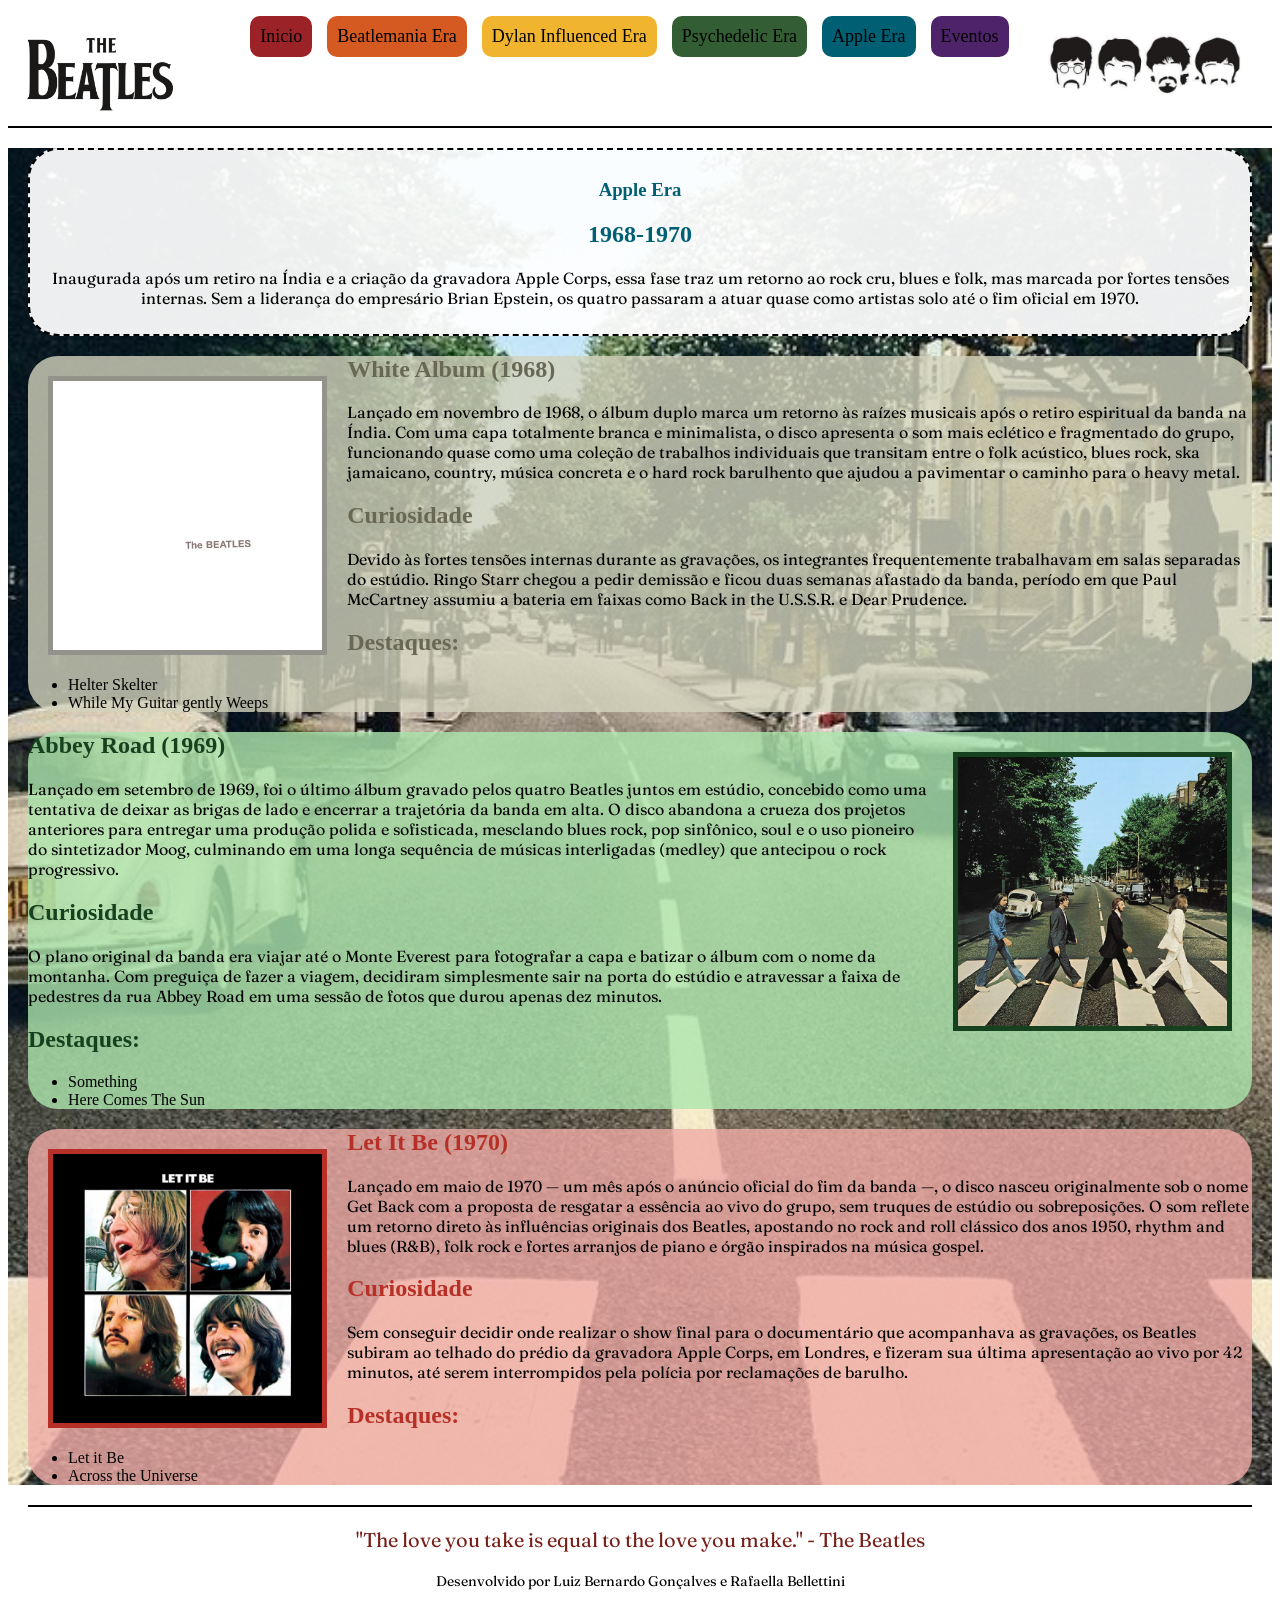
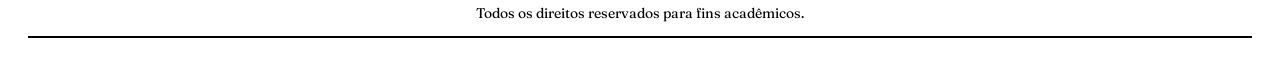
==== apple.html @ ea50b90a "formatando os títulos das eras" ====
<!DOCTYPE html>
<html lang = "pt-br">
<head>
    <meta charset="UTF-8">
    <title>The Beatles-apple Era</title>
    <link rel="stylesheet" type="text/css" href="estilos.css">
</head>
<body>
    <header id="cabecalho">
        <figure class="logo">
        <img src="imagens/beatles logo.png" alt="logo" width="27%">
        </figure>
        <figure class="logo2">
            <img src="imagens/carabeatles.jpeg" alt="logo2" width="100%">
        </figure>
        <nav class="abas">
            <ul>
		       <li class="index"> <a href="index.html">Inicio</a></li>
			    <li class="beatlemania"> <a href="beatlemania.html">Beatlemania Era</a></li>
			    <li class="dylan"> <a href="dylan.html">Dylan Influenced Era</a></li>
			    <li class="psy"> <a href="psychedelic.html">Psychedelic Era</a></li>
			    <li class="apple"> <a href="apple.html">Apple Era</a></li>
                <li class="eventos"><a href="eventos.html">Eventos</a></li>
		    </ul>
        </nav>
        
    </header>
    <article id="conteudo">
        <section class="titulo">
            <hgroup class="apple">
            <h1>Apple Era</h1>
            <h2>1968-1970</h2>
            </hgroup>
            <p>Inaugurada após um retiro na Índia e a criação da gravadora Apple Corps, essa fase traz um retorno ao rock cru, blues e folk, mas marcada por fortes tensões internas. Sem a liderança do empresário Brian Epstein, os quatro passaram a atuar quase como artistas solo até o fim oficial em 1970.</p>
        </section>
        <div class="white">
            <div class="vinil">
            <img class="white" src="imagens/white.png" width="27%">
            <img class="disco" src="imagens/whitedisc.png">
            </div>
            <div class="textowhite">
            <h1><a href="https://open.spotify.com/intl-pt/album/1klALx0u4AavZNEvC4LrTL?si=0f9911e908c54f1e" target="_blank"> White Album (1968)</a></h1>
            <p>Lançado em novembro de 1968, o álbum duplo marca um retorno às raízes musicais após o retiro espiritual da banda na Índia. Com uma capa totalmente branca e minimalista, o disco apresenta o som mais eclético e fragmentado do grupo, funcionando quase como uma coleção de trabalhos individuais que transitam entre o folk acústico, blues rock, ska jamaicano, country, música concreta e o hard rock barulhento que ajudou a pavimentar o caminho para o heavy metal.</p>
            <h2>Curiosidade</h2>
            <p>Devido às fortes tensões internas durante as gravações, os integrantes frequentemente trabalhavam em salas separadas do estúdio. Ringo Starr chegou a pedir demissão e ficou duas semanas afastado da banda, período em que Paul McCartney assumiu a bateria em faixas como Back in the U.S.S.R. e Dear Prudence.</p>
            <h2>Destaques:</h2>
            <ul type="disc">
                <li>Helter Skelter</li>
                <li>While My Guitar gently Weeps</li>
            </ul>
        </div>
        </div>
            <div class="abbey">
            <div class="vinil1">     
                 <img class="abbey" src="imagens/abbey.jpg" width="27%">
                 <img class="disco" src="imagens/abbeydisc.png">
             </div>
                <div class="textoabbey">
                 <h1><a href="https://open.spotify.com/intl-pt/album/0ETFjACtuP2ADo6LFhL6HN?si=cab36244267a47da" target="_blank"> Abbey Road (1969)</a></h1>
                 <p>Lançado em setembro de 1969, foi o último álbum gravado pelos quatro Beatles juntos em estúdio, concebido como uma tentativa de deixar as brigas de lado e encerrar a trajetória da banda em alta. O disco abandona a crueza dos projetos anteriores para entregar uma produção polida e sofisticada, mesclando blues rock, pop sinfônico, soul e o uso pioneiro do sintetizador Moog, culminando em uma longa sequência de músicas interligadas (medley) que antecipou o rock progressivo.</p>
                 <h2>Curiosidade</h2>
                    <p>O plano original da banda era viajar até o Monte Everest para fotografar a capa e batizar o álbum com o nome da montanha. Com preguiça de fazer a viagem, decidiram simplesmente sair na porta do estúdio e atravessar a faixa de pedestres da rua Abbey Road em uma sessão de fotos que durou apenas dez minutos.</p>
                 <h2>Destaques:</h2>
                    <ul type="disc">
                   <li>Something</li>
                    <li>Here Comes The Sun</li>
                    </ul>
                </div>
             </div>
        <div class="let">
            <div class="vinil">      
                <img class="itbe" src="imagens/letitbe.jpg" width="27%">
                <img class="disco" src="imagens/letitbedisc.png">
            </div>
            <div class="textolet">
            <h1><a href="https://open.spotify.com/intl-pt/album/0jTGHV5xqHPvEcwL8f6YU5?si=vYOB8EN7TLqBNIKiTmaLng" target="_blank"> Let It Be (1970)</a></h1>
            <p>Lançado em maio de 1970 — um mês após o anúncio oficial do fim da banda —, o disco nasceu originalmente sob o nome Get Back com a proposta de resgatar a essência ao vivo do grupo, sem truques de estúdio ou sobreposições. O som reflete um retorno direto às influências originais dos Beatles, apostando no rock and roll clássico dos anos 1950, rhythm and blues (R&B), folk rock e fortes arranjos de piano e órgão inspirados na música gospel.</p>
            <h2>Curiosidade</h2>
            <p>Sem conseguir decidir onde realizar o show final para o documentário que acompanhava as gravações, os Beatles subiram ao telhado do prédio da gravadora Apple Corps, em Londres, e fizeram sua última apresentação ao vivo por 42 minutos, até serem interrompidos pela polícia por reclamações de barulho.</p>
            <h2>Destaques:</h2>
            <ul type="disc">
                <li>Let it Be</li>
                <li>Across the Universe</li>
            </ul>
        </div>
        </div>

    </article>
    <footer id="rodape">
        <p class="citacao">"The love you take is equal to the love you make." - The Beatles</p>
        <p>Desenvolvido por Luiz Bernardo Gonçalves e Rafaella Bellettini</p>
        <p>Todos os direitos reservados para fins acadêmicos.</p>
    </footer>
</body>
</html>
---- estilos.css ----
@charset "UTF-8";
@import url('https://fonts.googleapis.com/css2?family=Fraunces:ital,opsz,wght@0,9..144,100..900;1,9..144,100..900&display=swap');
/*Cabeçalho*/
figure.logo {
    position: absolute;
    left: -240px;
}

header#cabecalho{
    text-align: center;
    width: 100%;
}
figure.logo2{
    position: absolute;
    right: -5px;
    display: inline-block;
    width: 200px;
    height: 50px;
}
header {
    height: 110px;
    border-bottom: 2px solid black;
}
/*lista*/
nav.abas ul{
    display: flex;
    justify-content: center;
    align-items: center;
    gap: 15px;
    list-style: none;
    width: 92%;

}
nav.abas li{
    text-decoration: uppercase;
    border-radius:10px; /*Deixei apenas para caso queiramos trocar*/
    font-size: large;
    border-radius: 2px solid;
    padding: 10px;
}
nav.abas a{
    color: black;
    text-decoration: none;
    display: inline-block;
    text-align: center;
}
li.index{
    background-color: #9b2226;
}
li.beatlemania{
    background-color: #d55a21;
}
li.psy{
    background-color: #335d33;
}
li.dylan{
    background-color: #f1b42f;
}
li.apple{
    background-color: #005f73;
}
li.eventos{
    background-color: #4f236a;
}
/*formatação dos titulos*/
section.titulos {
    width: 100%;
    text-align: center ;
    font-size: 20pt;
}

/*Conteúdo*/
article#conteudo{
    background-image: url("imagens/ruadoscaras.jpg");
    background-size: cover;
    background-position: center;
    background-repeat: no-repeat;
    min-width: 100%;
    }

/*fomrmatação das fotos*/
div.conteudo{
    display: flex;
    align-items: center;
    gap: 30px;
   /* padding: 20px;
    margin: 20px;*/
    border-radius: 30px;
    border: 5px solid #f1b42f ;
    background-color: #ffffff80;
    
}

div.conteudoinvertido{
    display: flex;
    flex-direction: row-reverse;
   /* margin-left: auto;*/
  /*  margin-right: 20px;*/
   border: 5px solid #005f73;
   border-radius: 30px;
   margin: 10px;
   background-color: #ffffff80;
    
}
/*formatação da caixa*/
div.caixa{
    position: relative;
    width: 290px;
    height: 240px;
    min-width: 290px;
    margin: 20px;
    padding: 20px;
}

div.caixa img{
    width: 90%;
    height: auto;
    max-width: 90%;
    position: absolute;
    top: 50%;
    left: 50%;
    transform: translate(-50%, -50%);
    transition: opacity 0.5s ease;
    border: 5px solid #9b2226;
}
div.caixa img.imagem1{
    opacity: 1;
    
}
div.caixa img.imagem2{
    opacity: 0;    
}
div.caixa:hover .imagem1 {
    opacity: 0;
}

div.caixa:hover .imagem2 {
    opacity: 1;
}
/*textos inicio*/
div.textos{
    gap: 30px;
    text-align: center;
}

/*Formatação sections das eras*/
section.titulo {
    flex: 1;
    background-color: #ffffffed;
    border-radius: 30px;
    margin: 20px;
    height : auto;
    min-width: 0;
    text-align: center;
    padding: 10px;
    margin: 20px;
    border: #000000 dashed 2px;
}

.beatlemania{
 color: #d55a21; 
}

.dylan{
color: #f1b42f;
}

.psychedelic{
    color: #335d33;
}

.apple{
    color:#005f73 ;
}
/*Beatlemania era*/
p {
    font-family:    'Fraunces';
}

div.pleasepleaseme {
    flex: 1;
    background-color: #fefeb1cc;
    border-radius: 30px;
    margin: 20px;
    height : auto;
    min-width: 0;
}
div.pleasepleaseme img{
    display:flex;
    width:20%;
    float:left;
    margin: 20px;
   /* border: solid 5px #FBE707;*/
}
/*formatção disco*/
div.vinil img.disco{
    opacity: 0;
    position: absolute;
    transition: transform 1s ease, opacity 1s ease;
}
div.vinil img.disco:hover{
    transform: rotate(360deg);
    opacity: 1;
}
div.vinil img.please{
    opacity: 1;
    transition: opacity 1s ease;
    border: solid 5px #cdbc00;
}
div.vinil:hover img.please{
    opacity: 0;
}
div.textoplease h1{
text-align: left;
color:  #ebd702;
font-family: georgia;

}
div.textoplease a{
    color:  #FBE707;
   text-decoration: none;
}

div.textoplease a:hover{
    color:  #FBE707;
   text-decoration: underline;
}


div.textoplease h2{
 color:  #FBE707;
font-family: georgia;  
}
ul{
    font-family:verdana;
}

div.withthebeatles {
    flex: 1;
    height: auto;
    min-width: 0;
    background-color: #ffffffcc;
    border-radius: 30px;
    margin: 20px;
}
div.withthebeatles img{
    display:flex;
    width:20%;
    float:right;
    margin: 20px;
    /*border: solid 5px #000000;*/
}
div.textowith a{
    color:  #000000;
   text-decoration: none;
}

div.textowith a:hover{
    color:  #000000;
   text-decoration: underline;
}

/*formatação do disco*/
div.vinil1 img.disco{
    opacity: 0;
    position: absolute;
    left: 980px;
    transition: transform 1s ease, opacity 1s ease;
    
}
div.vinil1 img.disco:hover{
    transform: rotate(360deg);
    opacity: 1;
}
div.vinil1 img.with{
    opacity: 1;
    transition: opacity 1s ease;
    border: solid 5px  #2a417c;
}
div.vinil1:hover img.with{
    opacity: 0;
}

div.aharddaysnight {
    flex: 1;
    background-color: #b2c8ffcc;
    height: auto;
    min-width: 0;
    border-radius: 30px;
    margin: 20px;
}
div.aharddaysnight img{
    display:flex;
    width:20%;
    float:left;
    margin: 20px;
   /* border: solid 5px #2a417c;*/
}
/*formatção disco*/

div.vinil img.hard{
    opacity: 1;
    transition: opacity 1s ease;
    border: solid 5px #2a417c;
}
div.vinil:hover img.hard{
    opacity: 0;
}
div.textohard h1{
text-align: left;
color:  #2a417c;
font-family: georgia;
}

div.textohard h2{
 color: #2a417c;
font-family: georgia;   
}
div.textohard a{
    color:  #2a417c;
   text-decoration: none;
}

div.textohard a:hover{
    color:  #2a417c;
   text-decoration: underline;
}

/*Dylan Era*/

div.beatlesforsale {
    flex: 1;
    background-color: #e0feb9cc;
    height: auto;
    min-width: 0;
    border-radius: 30px;
    margin: 20px;
}
div.beatlesforsale img{
    display:flex;
    width:23%;
    float:right;
    margin: 20px;
   
}
/*formatação do disco*/

div.vinil1 img.forsale{
    opacity: 1;
    transition: opacity 1s ease;
    border: solid 5px #4c8200cc;
}
div.vinil1:hover img.forsale{
    opacity: 0;
}
div.textosale h1{
text-align: left;
color:  #4c8200 ;
font-family: georgia;
}

div.textosale h2{
 color:   #4c8200;
font-family: georgia;   
}

.textosale a{
    color:  #4c8200;
   text-decoration: none;
}

.textosale a:hover{
    color:  #4c8200;
   text-decoration: underline;
}

div.help {
    flex: 1;
    background-color: #d4eaffcc;
    height: auto;
    min-width: 0;
    border-radius: 30px;
    margin: 20px;
}
div.help img{
    display:flex;
    width:22%;
    float:left;
    margin: 20px;
   
}
/*formatção disco*/

div.vinil img.hp{
    opacity: 1;
    transition: opacity 1s ease;
     border: solid 5px #474632;
}
div.vinil:hover img.hp{
    opacity: 0;
}
div.textohelp h1{
text-align: left;
color:  #0c4981 ;
font-family: georgia;
}

div.textohelp h2{
 color:   #0c4981;
font-family: georgia;   
}
div.textohelp a{
    color:  #0c4981;
   text-decoration: none;
}

div.textohelp a:hover{
    color:  #0c4981;
   text-decoration: underline;
}


div.rubbersoul {
    flex: 1;
    background-color: #fcd9b4cc;
    height: auto;
    min-width: 0;
    border-radius: 30px;
    margin: 20px;
}
div.rubbersoul img{
    display:flex;
    width:21%;
    float:right;
    margin: 20px;
    ;
}
/*formatação disco*/
div.vinil1 img.rubber{
    opacity: 1;
    transition: opacity 1s ease;
    border: solid 5px #c75a1a;
}
div.vinil1:hover img.rubber{
    opacity: 0;
}
div.textorubber h1{
text-align: left;
color:  #c75a1a ;
font-family: georgia;
}

div.textorubber h2{
 color:   #c75a1a;
font-family: georgia;   
}
div.textorubber a{
    color:  #c75a1a;
   text-decoration: none;
}

div.textorubber a:hover{
    color:  #c75a1a;
   text-decoration: underline;
}


/*formatação do psychedelic*/


div.revolver {
    flex: 1;
    background-color: #e6e6c0cc;
    height: auto;
    min-width: 0;
    border-radius: 30px;
    margin: 20px;
    
}
div.revolver img{
    display:flex;
    width:24%;
    float:left;
    margin: 20px;
}
div.revolver a{
    color:  #000000;
   text-decoration: none;
}

div.textorevolver a:hover{
    color:  #000000;
   text-decoration: underline;
}
/*formatção disco*/

div.vinil img.revolver{
    opacity: 1;
    transition: opacity 1s ease;
    border: solid 5px #7b706a;
}
div.vinil:hover img.revolver{
    opacity: 0;
}
div.textorevolver h1{
text-align: left;
color:  #363426;
font-family: georgia;
}

div.textorevolver h2{
 color:  #454433;
font-family: georgia;   
}

div.magical {
    flex: 1;
    background-color: #bdf0ffcc;
    height: auto;
    min-width: 0;
    border-radius: 30px;
    margin: 20px;
    }
div.magical img{
    display:flex;
    width:20%;
    float:left;
    margin: 20px;
   
}
/*formatação disco*/
div.vinil1 img.magical{
    opacity: 1;
    transition: opacity 1s ease;
    border: solid 5px #0559de;
}
div.vinil1:hover img.magical{
    opacity: 0;
}
div.textomagical h1{
text-align: left;
color:  #0559de;
font-family: georgia;
}

div.textomagical h2{
 color: #0559de;
font-family: georgia;   
}

div.textomagical a{
    color:  #0559de;
   text-decoration: none;
}

div.textomagical a:hover{
    color:  #0559de;
   text-decoration: underline;
}
div.sgt {
    flex: 1;
    background-color: #fec4c5cc;
    height: auto;
    min-width: 0;
    border-radius: 30px;
    margin: 20px;
}
div.sgt img{
    display:flex;
    width:22%;
    float:right;
    margin: 20px;
    
}
/*formatação disco*/
div.vinil img.sgt{
    opacity: 1;
    transition: opacity 1s ease;
    border: solid 5px #cb1b1f;
}
div.vinil:hover img.sgt{
    opacity: 0;
}
div.textosgt h1{
text-align: left;
color: #cb1b1f;
font-family: georgia;
}

div.textosgt h2{
 color:  #cb1b1f;
font-family: georgia;   
}

div.textosgt a{
    color:  #cb1b1f;
   text-decoration: none;
}

div.textosgt a:hover{
    color:  #cb1b1f;
   text-decoration: underline;
}

/*Apple Era*/

div.white {
    flex: 1;
    background-color: #d4d4bdcc;
    height: auto;
    min-width: 0;
    border-radius: 30px;
    margin: 20px;
}
div.white img{
    display:flex;
    width:22%;
    float:left;
    margin: 20px;
    
}
/*formatação do disco*/
div.vinil img.white{
    opacity: 1;
    transition: opacity 1s ease;
    border: solid 5px #93938c;
}
div.vinil:hover img.white{
    opacity: 0;
}

div.textowhite h1{
text-align: left;
color:  #4e4c3d;
font-family: georgia;
}

div.textowhite h2{
 color:  #696854;
font-family: georgia;   
}
div.textowhite a{
    color:  #696854;
   text-decoration: none;
}

div.textowhite a:hover{
    color:  #696854;
   text-decoration: underline;
}

div.abbey {
    flex: 1;
    background-color: #ade7aecc;
    height: auto;
    min-width: 0;
    border-radius: 30px;
    margin: 20px;
}
div.abbey img{
    display:flex;
    width:22%;
    float:right;
    margin: 20px;
    
}
/*formataçao disco*/
div.vinil1 img.abbey{
    opacity: 1;
    transition: opacity 1s ease;
    border: solid 5px #16411e
}
div.vinil1:hover img.abbey{
    opacity: 0;
}
div.textoabbey h1{
text-align: left;
color:  #16411e;
font-family: georgia;
}

div.textoabbey h2{
 color:  #16411e;
font-family: georgia;   
}

div.textoabbey a{
    color:  #16411e;
   text-decoration: none;
}

div.textoabbey a:hover{
    color:  #16411e;
   text-decoration: underline;
}

div.let {
    flex: 1;
    background-color: #f0aca7cc;
    height: auto;
    min-width: 0;
    border-radius: 30px;
    margin: 20px;
}
div.let img{
    display:flex;
    width:22%;
    float:left;
    margin: 20px;
    
}
/*formataçao disco*/
div.vinil img.itbe{
    opacity: 1;
    transition: opacity 1s ease;
    border: solid 5px #b63027;
}
div.vinil:hover img.itbe{
    opacity: 0;
}

div.textolet h1{
text-align: left;
color:  #b63027;
font-family: georgia;
}

div.textolet h2{
 color:  #b63027;
font-family: georgia;   
}

div.textolet a{
    color:  #b63027;
   text-decoration: none;
}

div.textolet a:hover{
    color:  #b63027;
   text-decoration: underline;
}
/*formatação eventos*/
div.video{
    align-items: center;
}
div.textovideo h1{
    text-align: right;
}
/*formatação do rodapé*/
footer{
    border-bottom: 2px solid black;
    border-top: 2px solid black;
    margin: 20px;
    text-align: center;
    font-size: 14px;
}

p.citacao{
    color:#781f19 ;
    font-size: 20px;
}
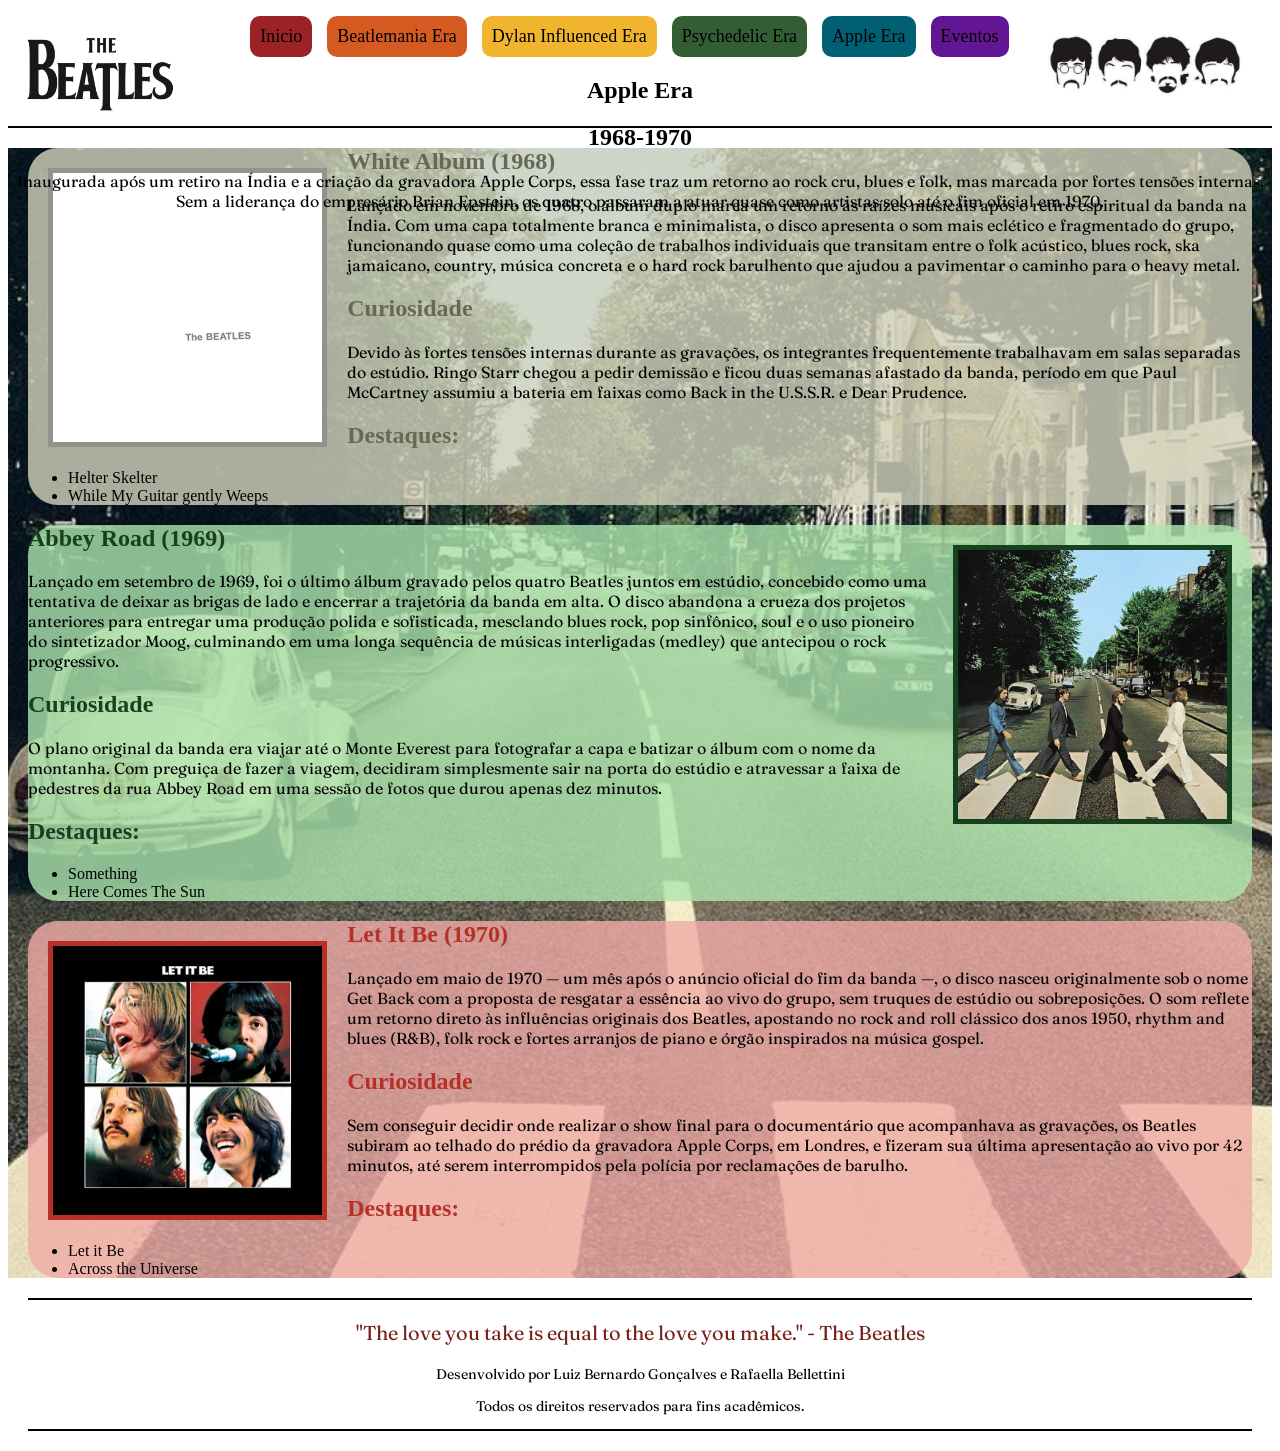
==== commit 0d27a84e: "Merge branch 'main' of https://github.com/rafabellet/The-Beatles-informativo" ====
--- a/apple.html
+++ b/apple.html
@@ -23,16 +23,13 @@
                 <li class="eventos"><a href="eventos.html">Eventos</a></li>
 		    </ul>
         </nav>
-        
+        <section class="informacoes">
+            <h1>Apple Era</h1>
+            <h2>1968-1970</h2>
+            <p>Inaugurada após um retiro na Índia e a criação da gravadora Apple Corps, essa fase traz um retorno ao rock cru, blues e folk, mas marcada por fortes tensões internas. Sem a liderança do empresário Brian Epstein, os quatro passaram a atuar quase como artistas solo até o fim oficial em 1970.</p>
+        </section>
     </header>
     <article id="conteudo">
-        <section class="titulo">
-            <hgroup class="apple">
-            <h1>Apple Era</h1>
-            <h2>1968-1970</h2>
-            </hgroup>
-            <p>Inaugurada após um retiro na Índia e a criação da gravadora Apple Corps, essa fase traz um retorno ao rock cru, blues e folk, mas marcada por fortes tensões internas. Sem a liderança do empresário Brian Epstein, os quatro passaram a atuar quase como artistas solo até o fim oficial em 1970.</p>
-        </section>
         <div class="white">
             <div class="vinil">
             <img class="white" src="imagens/white.png" width="27%">
--- a/estilos.css
+++ b/estilos.css
@@ -60,7 +60,7 @@
     background-color: #005f73;
 }
 li.eventos{
-    background-color: #4f236a;
+    background-color: #631693;
 }
 /*formatação dos titulos*/
 section.titulos {
@@ -143,35 +143,7 @@
     text-align: center;
 }
 
-/*Formatação sections das eras*/
-section.titulo {
-    flex: 1;
-    background-color: #ffffffed;
-    border-radius: 30px;
-    margin: 20px;
-    height : auto;
-    min-width: 0;
-    text-align: center;
-    padding: 10px;
-    margin: 20px;
-    border: #000000 dashed 2px;
-}
-
-.beatlemania{
- color: #d55a21; 
-}
-
-.dylan{
-color: #f1b42f;
-}
-
-.psychedelic{
-    color: #335d33;
-}
-
-.apple{
-    color:#005f73 ;
-}
+
 /*Beatlemania era*/
 p {
     font-family:    'Fraunces';
@@ -740,11 +712,27 @@
    text-decoration: underline;
 }
 /*formatação eventos*/
+div.video iframe{
+  margin: 20px;
+}
+div.textovideo {
+    text-align: center;
+}
 div.video{
-    align-items: center;
-}
-div.textovideo h1{
-    text-align: right;
+    display: flex;
+}
+div.video2 iframe{
+  margin: 20px;
+  float: left;
+}
+div.textovideo2 {
+    text-align: center;
+}
+div.video2{
+    display: flex;
+    flex-direction: row-reverse;
+    align-items: flex-start;
+    gap: 20px;
 }
 /*formatação do rodapé*/
 footer{
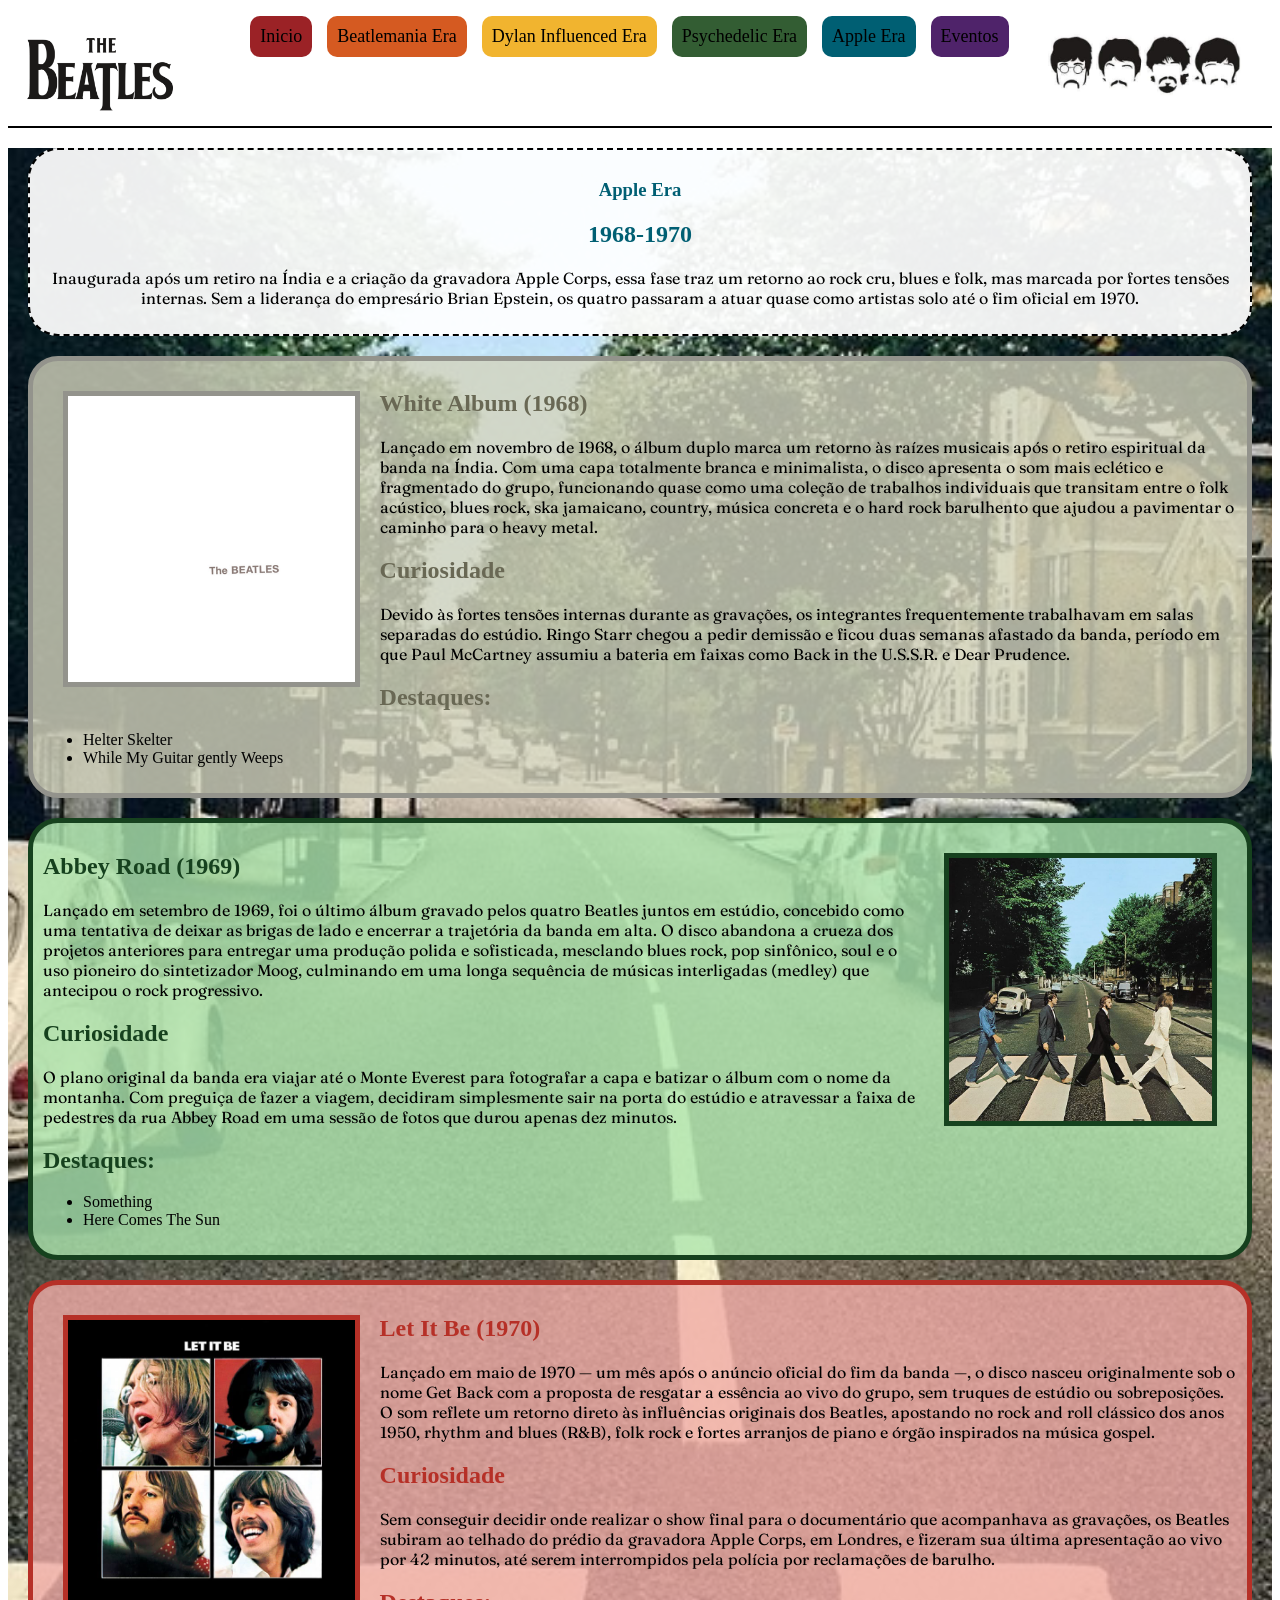
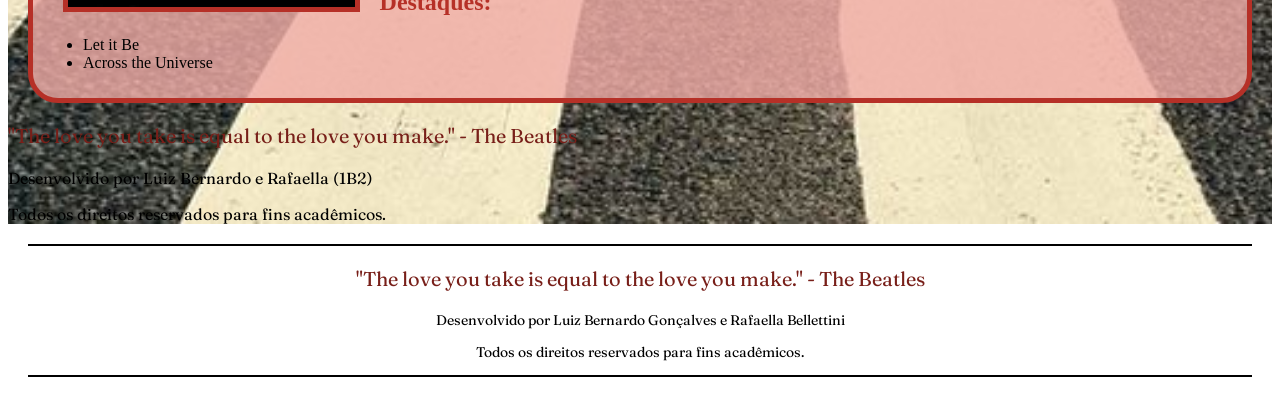
==== commit d7f23faf: "Merge branch 'main' of https://github.com/rafabellet/The-Beatles-informativo" ====
--- a/apple.html
+++ b/apple.html
@@ -23,13 +23,16 @@
                 <li class="eventos"><a href="eventos.html">Eventos</a></li>
 		    </ul>
         </nav>
-        <section class="informacoes">
+        
+    </header>
+    <article id="conteudo">
+        <section class="titulo">
+            <hgroup class="apple">
             <h1>Apple Era</h1>
             <h2>1968-1970</h2>
+            </hgroup>
             <p>Inaugurada após um retiro na Índia e a criação da gravadora Apple Corps, essa fase traz um retorno ao rock cru, blues e folk, mas marcada por fortes tensões internas. Sem a liderança do empresário Brian Epstein, os quatro passaram a atuar quase como artistas solo até o fim oficial em 1970.</p>
         </section>
-    </header>
-    <article id="conteudo">
         <div class="white">
             <div class="vinil">
             <img class="white" src="imagens/white.png" width="27%">
@@ -81,7 +84,9 @@
             </ul>
         </div>
         </div>
-
+         <p class="citacao">"The love you take is equal to the love you make." - The Beatles</p>
+        <p>Desenvolvido por Luiz Bernardo e Rafaella (1B2)</p>
+        <p>Todos os direitos reservados para fins acadêmicos.</p>
     </article>
     <footer id="rodape">
         <p class="citacao">"The love you take is equal to the love you make." - The Beatles</p>
--- a/estilos.css
+++ b/estilos.css
@@ -60,7 +60,7 @@
     background-color: #005f73;
 }
 li.eventos{
-    background-color: #631693;
+    background-color: #4f236a;
 }
 /*formatação dos titulos*/
 section.titulos {
@@ -143,7 +143,35 @@
     text-align: center;
 }
 
-
+/*Formatação sections das eras*/
+section.titulo {
+    flex: 1;
+    background-color: #ffffffed;
+    border-radius: 30px;
+    margin: 20px;
+    height : auto;
+    min-width: 0;
+    text-align: center;
+    padding: 10px;
+    margin: 20px;
+    border: #000000 dashed 2px;
+}
+
+.beatlemania{
+ color: #d55a21; 
+}
+
+.dylan{
+color: #f1b42f;
+}
+
+.psychedelic{
+    color: #335d33;
+}
+
+.apple{
+    color:#005f73 ;
+}
 /*Beatlemania era*/
 p {
     font-family:    'Fraunces';
@@ -151,15 +179,17 @@
 
 div.pleasepleaseme {
     flex: 1;
-    background-color: #fefeb1cc;
+    background-color: #fdfdc8cc;
     border-radius: 30px;
     margin: 20px;
     height : auto;
     min-width: 0;
+    padding: 10px;
+    border: solid 5px #efe251;
 }
 div.pleasepleaseme img{
     display:flex;
-    width:20%;
+    width:22%;
     float:left;
     margin: 20px;
    /* border: solid 5px #FBE707;*/
@@ -177,30 +207,30 @@
 div.vinil img.please{
     opacity: 1;
     transition: opacity 1s ease;
-    border: solid 5px #cdbc00;
+    border: solid 5px #efe251;
 }
 div.vinil:hover img.please{
     opacity: 0;
 }
 div.textoplease h1{
 text-align: left;
-color:  #ebd702;
+color:  #ffea00;
 font-family: georgia;
 
 }
 div.textoplease a{
-    color:  #FBE707;
+    color:  #ffea00;
    text-decoration: none;
 }
 
 div.textoplease a:hover{
-    color:  #FBE707;
+    color:  #ffea00;
    text-decoration: underline;
 }
 
 
 div.textoplease h2{
- color:  #FBE707;
+ color:  #ffea00;
 font-family: georgia;  
 }
 ul{
@@ -214,6 +244,8 @@
     background-color: #ffffffcc;
     border-radius: 30px;
     margin: 20px;
+    padding: 10px;
+    border: solid 5px #000000;
 }
 div.withthebeatles img{
     display:flex;
@@ -260,6 +292,8 @@
     min-width: 0;
     border-radius: 30px;
     margin: 20px;
+    padding: 10px;
+    border: solid 5px #2a417c;
 }
 div.aharddaysnight img{
     display:flex;
@@ -307,10 +341,12 @@
     min-width: 0;
     border-radius: 30px;
     margin: 20px;
+    padding: 10px;
+    border: solid 5px #4c8200;
 }
 div.beatlesforsale img{
     display:flex;
-    width:23%;
+    width:25%;
     float:right;
     margin: 20px;
    
@@ -353,10 +389,12 @@
     min-width: 0;
     border-radius: 30px;
     margin: 20px;
+    padding: 10px;
+    border: solid 5px #0c4981;
 }
 div.help img{
     display:flex;
-    width:22%;
+    width:25%;
     float:left;
     margin: 20px;
    
@@ -366,7 +404,7 @@
 div.vinil img.hp{
     opacity: 1;
     transition: opacity 1s ease;
-     border: solid 5px #474632;
+     border: solid 5px #0c4981;
 }
 div.vinil:hover img.hp{
     opacity: 0;
@@ -399,6 +437,8 @@
     min-width: 0;
     border-radius: 30px;
     margin: 20px;
+    padding: 10px;
+    border: solid 5px #c75a1a;
 }
 div.rubbersoul img{
     display:flex;
@@ -447,6 +487,8 @@
     min-width: 0;
     border-radius: 30px;
     margin: 20px;
+     padding: 10px;
+    border: solid 5px #7b706a;
     
 }
 div.revolver img{
@@ -456,12 +498,12 @@
     margin: 20px;
 }
 div.revolver a{
-    color:  #000000;
+    color:  #7b706a;
    text-decoration: none;
 }
 
 div.textorevolver a:hover{
-    color:  #000000;
+    color:  #7b706a;
    text-decoration: underline;
 }
 /*formatção disco*/
@@ -492,21 +534,23 @@
     min-width: 0;
     border-radius: 30px;
     margin: 20px;
+     padding: 10px;
+    border: solid 5px #0559de;
     }
 div.magical img{
     display:flex;
-    width:20%;
+    width:23%;
     float:left;
     margin: 20px;
    
 }
 /*formatação disco*/
-div.vinil1 img.magical{
+div.vinil img.magical{
     opacity: 1;
     transition: opacity 1s ease;
     border: solid 5px #0559de;
 }
-div.vinil1:hover img.magical{
+div.vinil:hover img.magical{
     opacity: 0;
 }
 div.textomagical h1{
@@ -536,6 +580,8 @@
     min-width: 0;
     border-radius: 30px;
     margin: 20px;
+     padding: 10px;
+    border: solid 5px #cb1b1f;
 }
 div.sgt img{
     display:flex;
@@ -545,12 +591,12 @@
     
 }
 /*formatação disco*/
-div.vinil img.sgt{
+div.vinil1 img.sgt{
     opacity: 1;
     transition: opacity 1s ease;
     border: solid 5px #cb1b1f;
 }
-div.vinil:hover img.sgt{
+div.vinil1:hover img.sgt{
     opacity: 0;
 }
 div.textosgt h1{
@@ -583,10 +629,12 @@
     min-width: 0;
     border-radius: 30px;
     margin: 20px;
+    padding: 10px;
+    border: solid 5px #93938c;
 }
 div.white img{
     display:flex;
-    width:22%;
+    width:24%;
     float:left;
     margin: 20px;
     
@@ -628,6 +676,8 @@
     min-width: 0;
     border-radius: 30px;
     margin: 20px;
+    padding: 10px;
+    border: solid 5px #16411e;
 }
 div.abbey img{
     display:flex;
@@ -640,7 +690,7 @@
 div.vinil1 img.abbey{
     opacity: 1;
     transition: opacity 1s ease;
-    border: solid 5px #16411e
+    border: solid 5px #16411e;
 }
 div.vinil1:hover img.abbey{
     opacity: 0;
@@ -673,10 +723,12 @@
     min-width: 0;
     border-radius: 30px;
     margin: 20px;
+    padding: 10px;
+    border: solid 5px #b63027;
 }
 div.let img{
     display:flex;
-    width:22%;
+    width:24%;
     float:left;
     margin: 20px;
     
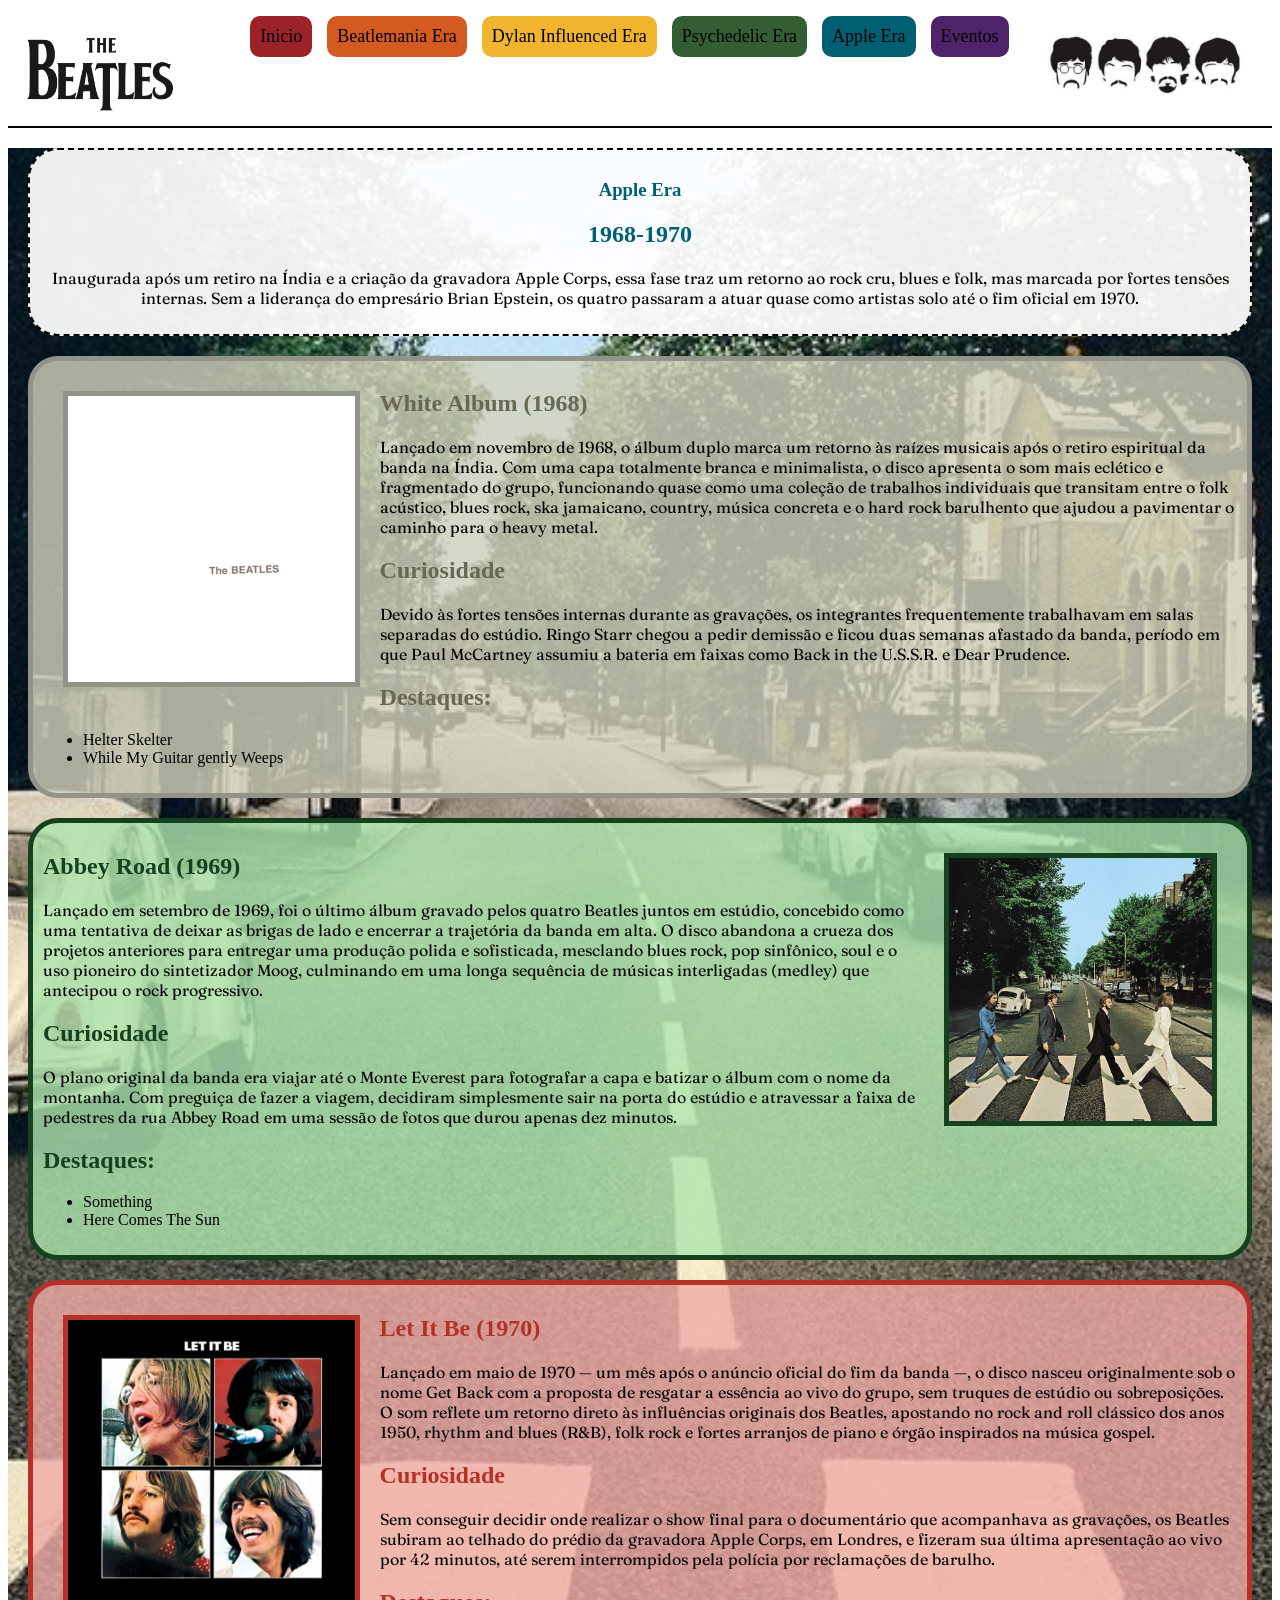
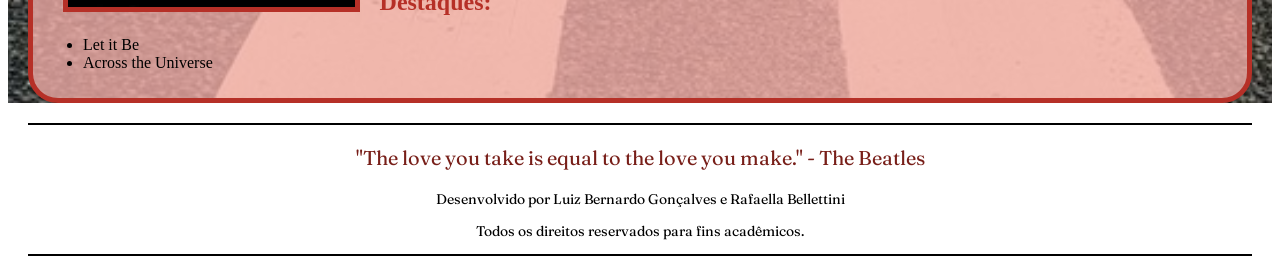
==== commit bfdb3f5c: "colocando as imagens na pasta" ====
--- a/apple.html
+++ b/apple.html
@@ -84,9 +84,7 @@
             </ul>
         </div>
         </div>
-         <p class="citacao">"The love you take is equal to the love you make." - The Beatles</p>
-        <p>Desenvolvido por Luiz Bernardo e Rafaella (1B2)</p>
-        <p>Todos os direitos reservados para fins acadêmicos.</p>
+         
     </article>
     <footer id="rodape">
         <p class="citacao">"The love you take is equal to the love you make." - The Beatles</p>
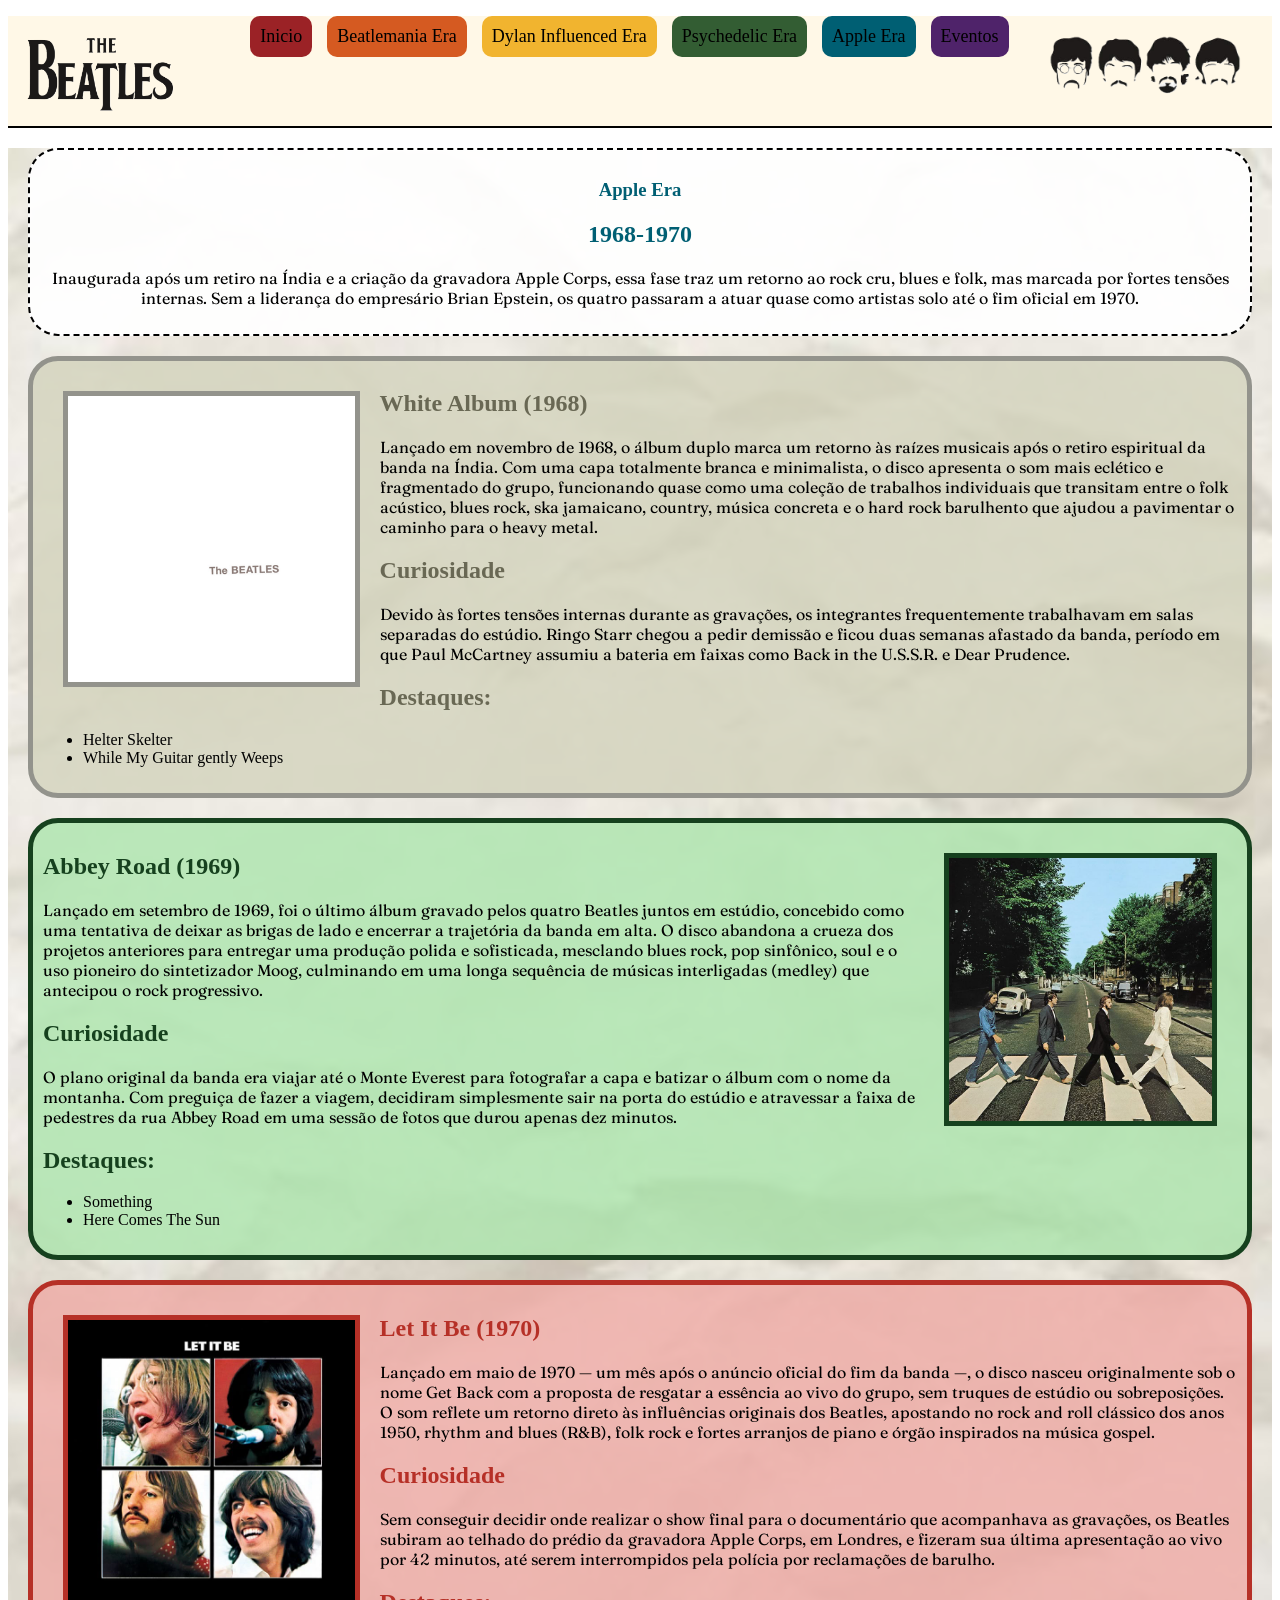
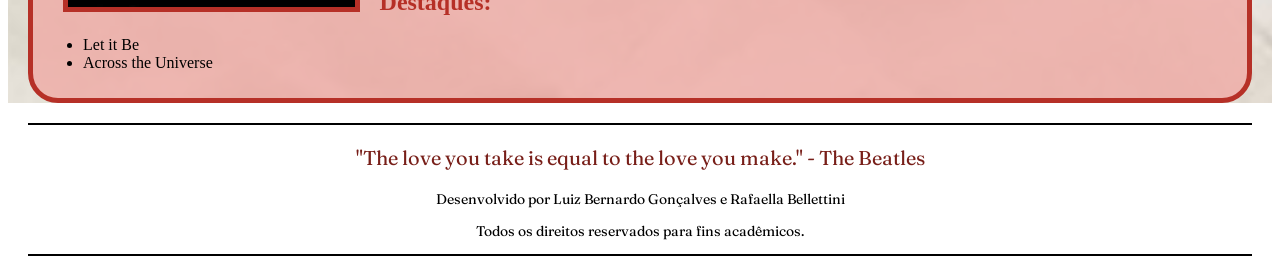
==== commit f657be7b: "transformei as fotos do  header em png" ====
--- a/apple.html
+++ b/apple.html
@@ -11,7 +11,7 @@
         <img src="imagens/beatles logo.png" alt="logo" width="27%">
         </figure>
         <figure class="logo2">
-            <img src="imagens/carabeatles.jpeg" alt="logo2" width="100%">
+            <img src="imagens/carabeatles.png" alt="logo2" width="100%">
         </figure>
         <nav class="abas">
             <ul>
--- a/estilos.css
+++ b/estilos.css
@@ -1,5 +1,15 @@
 @charset "UTF-8";
 @import url('https://fonts.googleapis.com/css2?family=Fraunces:ital,opsz,wght@0,9..144,100..900;1,9..144,100..900&display=swap');
+body{
+    article#conteudo{
+    background-image: url("imagens/fundo2.jpeg");
+    background-size: cover;
+    background-position: center;
+    background-repeat: no-repeat;
+    min-width: 100%;
+    background-color: #FFF8E7;
+    }
+}
 /*Cabeçalho*/
 figure.logo {
     position: absolute;
@@ -9,6 +19,7 @@
 header#cabecalho{
     text-align: center;
     width: 100%;
+    background-color: #FFF8E7;
 }
 figure.logo2{
     position: absolute;
@@ -69,14 +80,6 @@
     font-size: 20pt;
 }
 
-/*Conteúdo*/
-article#conteudo{
-    background-image: url("imagens/ruadoscaras.jpg");
-    background-size: cover;
-    background-position: center;
-    background-repeat: no-repeat;
-    min-width: 100%;
-    }
 
 /*fomrmatação das fotos*/
 div.conteudo{
@@ -442,7 +445,7 @@
 }
 div.rubbersoul img{
     display:flex;
-    width:21%;
+    width:23%;
     float:right;
     margin: 20px;
     ;
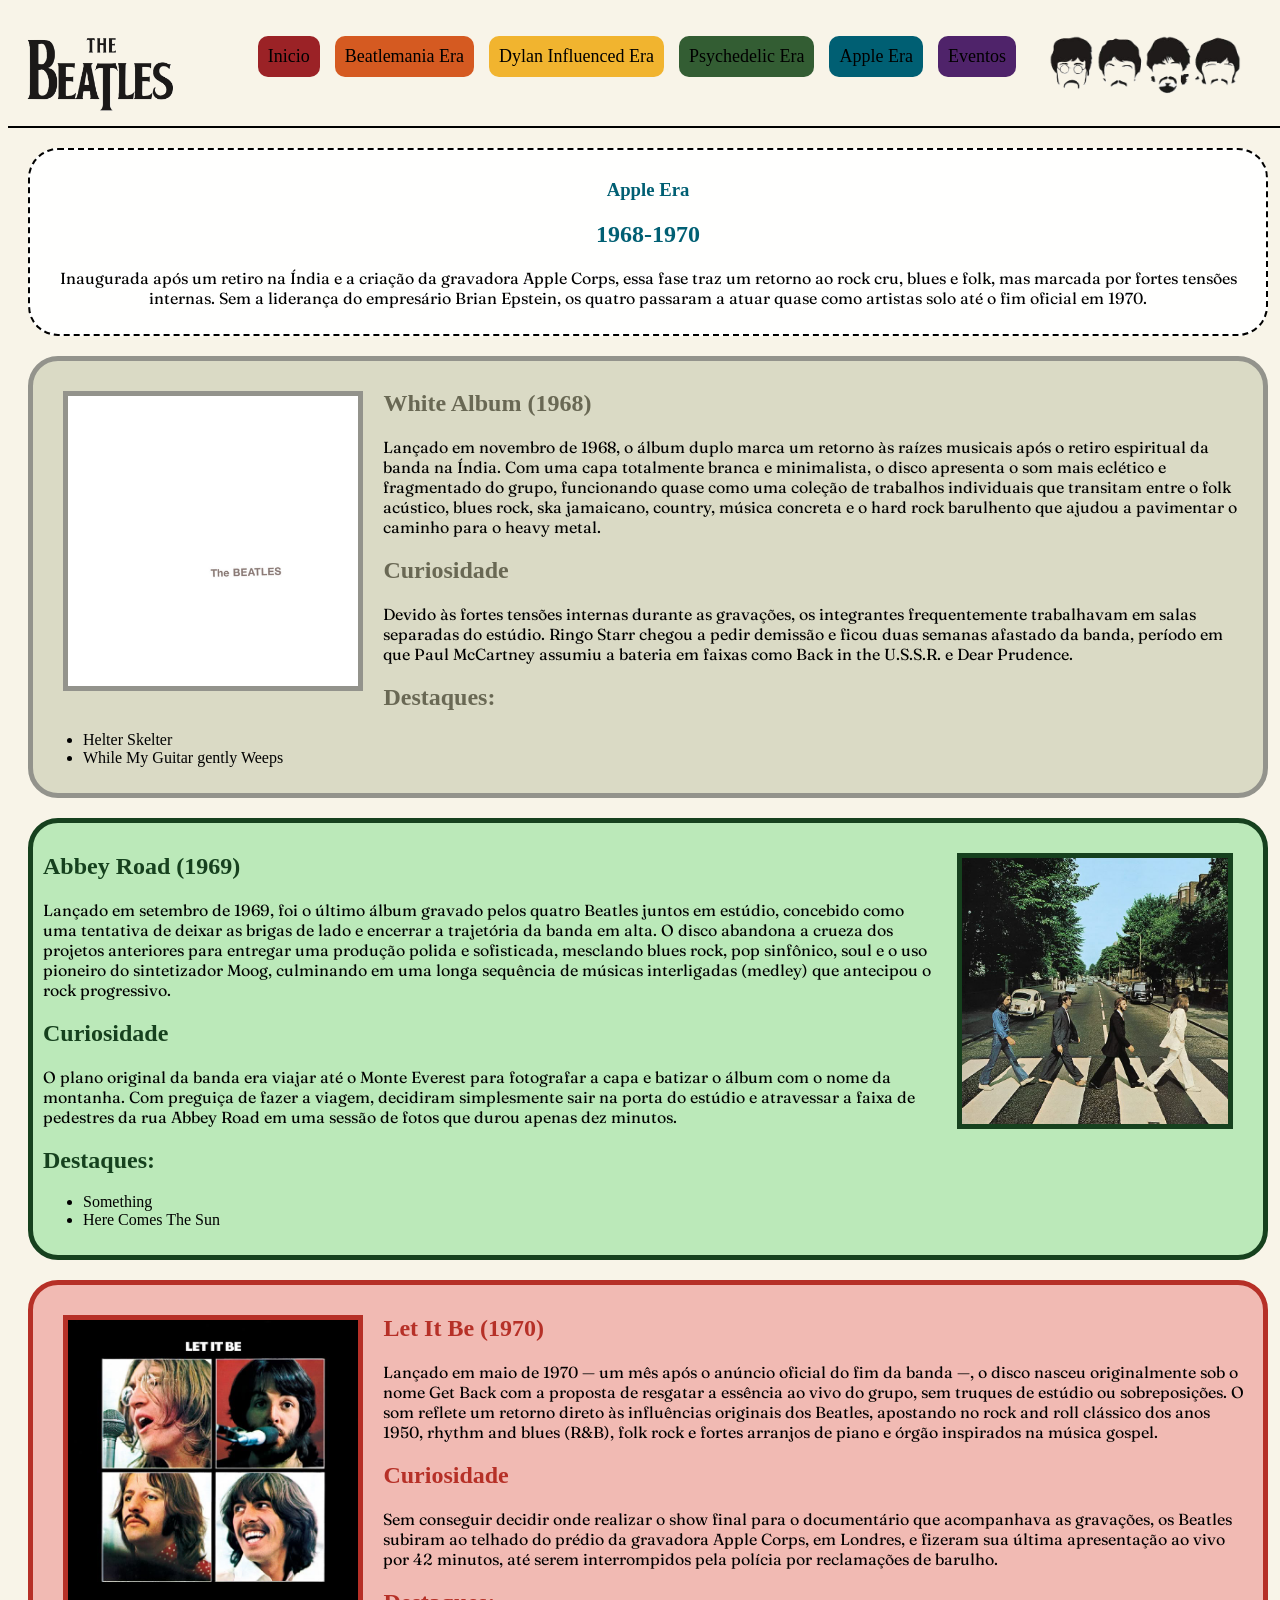
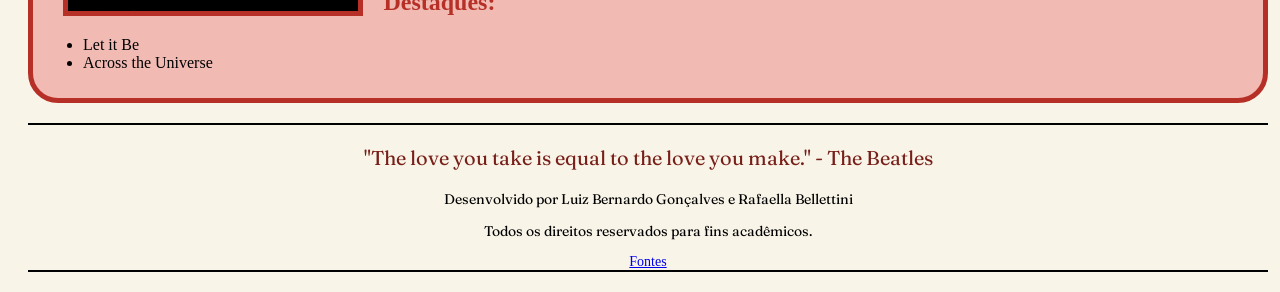
==== commit dc558197: "formatado os videos, aba para as fontes" ====
--- a/apple.html
+++ b/apple.html
@@ -90,6 +90,7 @@
         <p class="citacao">"The love you take is equal to the love you make." - The Beatles</p>
         <p>Desenvolvido por Luiz Bernardo Gonçalves e Rafaella Bellettini</p>
         <p>Todos os direitos reservados para fins acadêmicos.</p>
+        <a href="fontes.html">Fontes</a>
     </footer>
 </body>
 </html>
--- a/estilos.css
+++ b/estilos.css
@@ -1,14 +1,11 @@
 @charset "UTF-8";
 @import url('https://fonts.googleapis.com/css2?family=Fraunces:ital,opsz,wght@0,9..144,100..900;1,9..144,100..900&display=swap');
 body{
-    article#conteudo{
-    background-image: url("imagens/fundo2.jpeg");
+    background-color: #F8F4E8;
     background-size: cover;
     background-position: center;
     background-repeat: no-repeat;
     min-width: 100%;
-    background-color: #FFF8E7;
-    }
 }
 /*Cabeçalho*/
 figure.logo {
@@ -19,7 +16,6 @@
 header#cabecalho{
     text-align: center;
     width: 100%;
-    background-color: #FFF8E7;
 }
 figure.logo2{
     position: absolute;
@@ -48,6 +44,7 @@
     font-size: large;
     border-radius: 2px solid;
     padding: 10px;
+    margin-top: 20px;
 }
 nav.abas a{
     color: black;
@@ -763,31 +760,73 @@
 }
 
 div.textolet a:hover{
-    color:  #b63027;
+    color: #b63027;
    text-decoration: underline;
 }
 /*formatação eventos*/
+iframe{
+    border: 4px solid #6e259c;
+    border-radius: 10px;
+}
+
 div.video iframe{
-  margin: 20px;
+    margin: 10px;
+    width: 560px;
+    height: 315px;
+    border: 0;
 }
 div.textovideo {
+    flex: 1;
     text-align: center;
+    margin-right: 10px;
 }
 div.video{
     display: flex;
+    flex: 0 0 560px;
 }
 div.video2 iframe{
   margin: 20px;
   float: left;
+  border-radius: 4px solid #6e259c;
+  width: 560px;
+    height: 315px;
+    border: 0;
 }
 div.textovideo2 {
     text-align: center;
+    flex: 1;
 }
 div.video2{
     display: flex;
     flex-direction: row-reverse;
     align-items: flex-start;
     gap: 20px;
+    flex: 0 0 560px;
+}
+
+/*tabela*/
+table{
+     margin: 0 auto;
+	width: 40%;
+	text-align: center;
+	border-collapse: collapse;
+	border: #eedbfa solid 5px;
+}
+
+table th, td {
+	border:#eedbfa solid 5px;
+    padding: 5px;
+    text-align: center;
+	font-size: 15pt;
+	background-color: #e1c7f2;
+}
+
+table th {
+	background-color:#9e52cd;
+	border:#eedbfa solid 5px;
+    padding: 5px;
+    text-align: center;
+	font-size: 17pt;
 }
 /*formatação do rodapé*/
 footer{
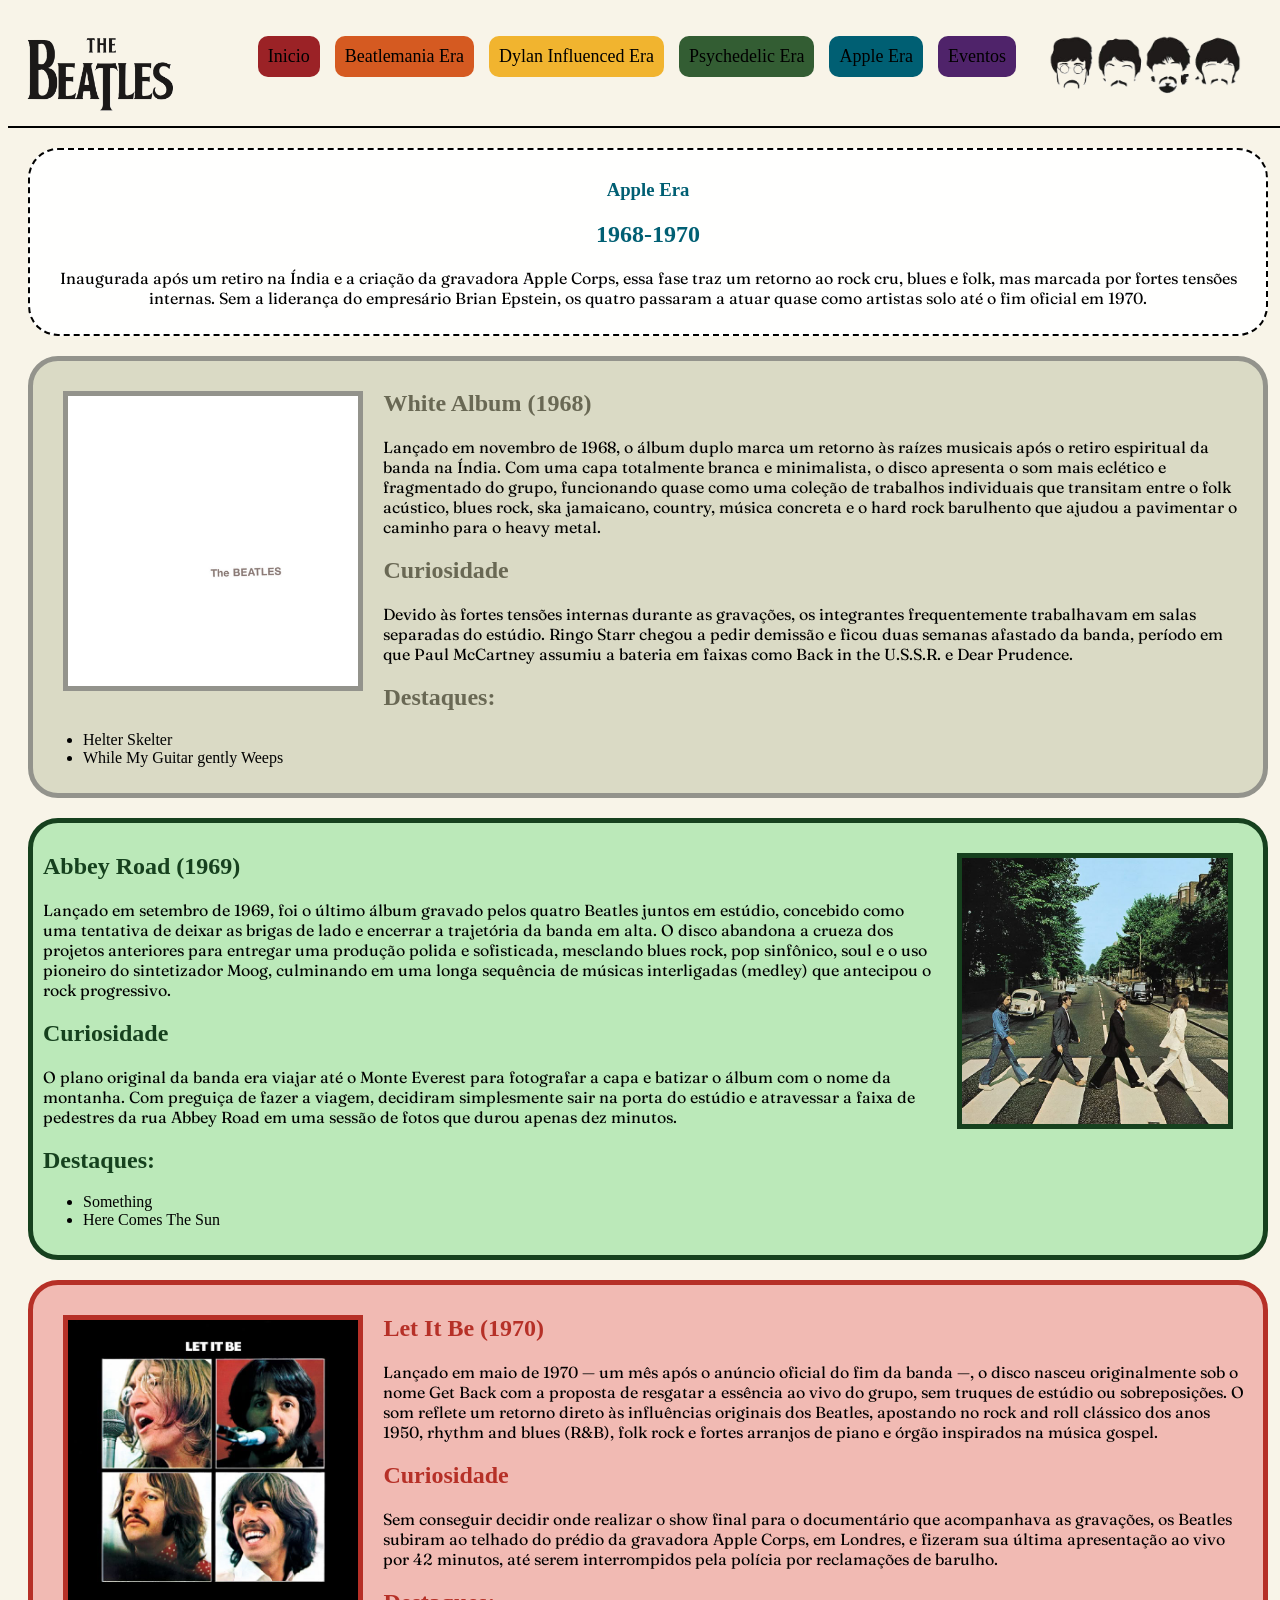
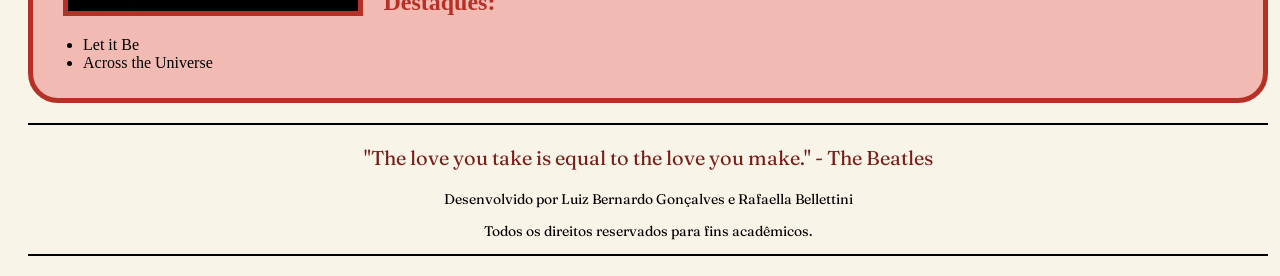
==== commit e8959137: "2.0" ====
--- a/apple.html
+++ b/apple.html
@@ -90,7 +90,7 @@
         <p class="citacao">"The love you take is equal to the love you make." - The Beatles</p>
         <p>Desenvolvido por Luiz Bernardo Gonçalves e Rafaella Bellettini</p>
         <p>Todos os direitos reservados para fins acadêmicos.</p>
-        <a href="fontes.html">Fontes</a>
+        
     </footer>
 </body>
 </html>
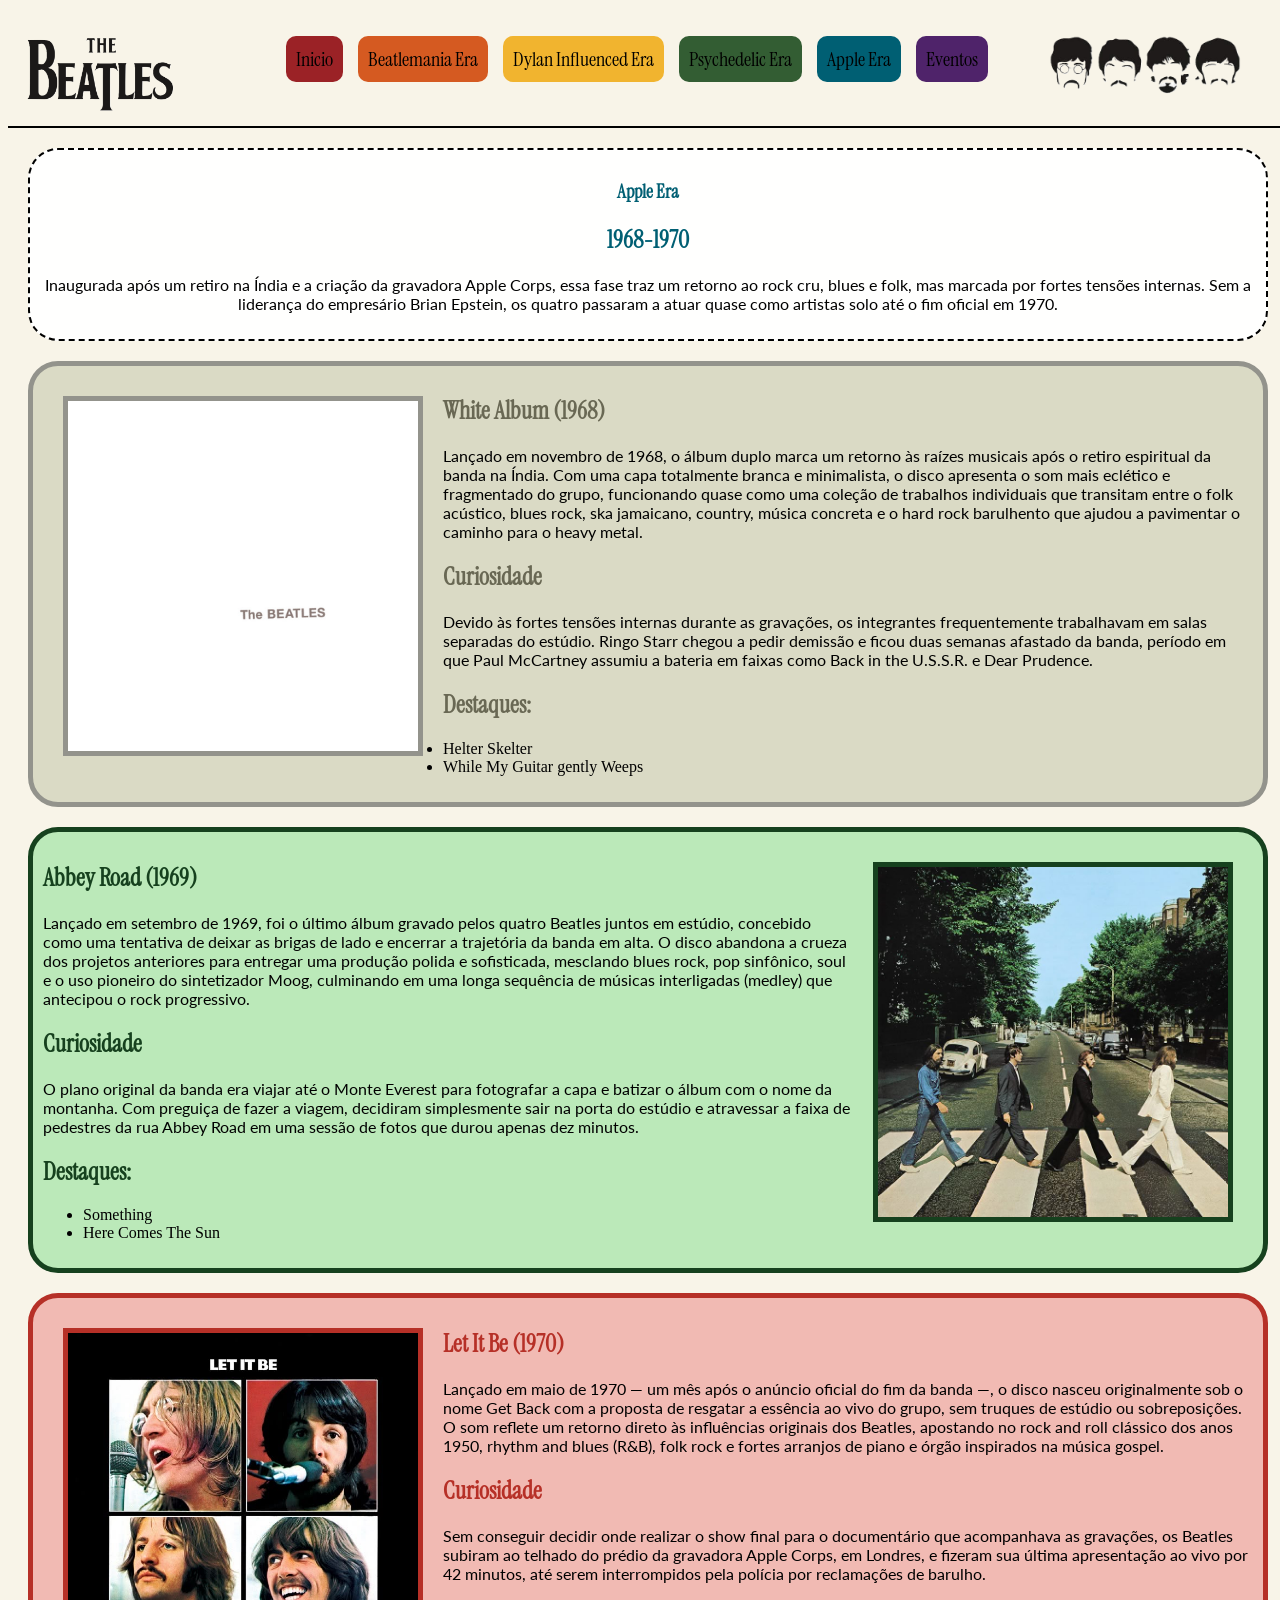
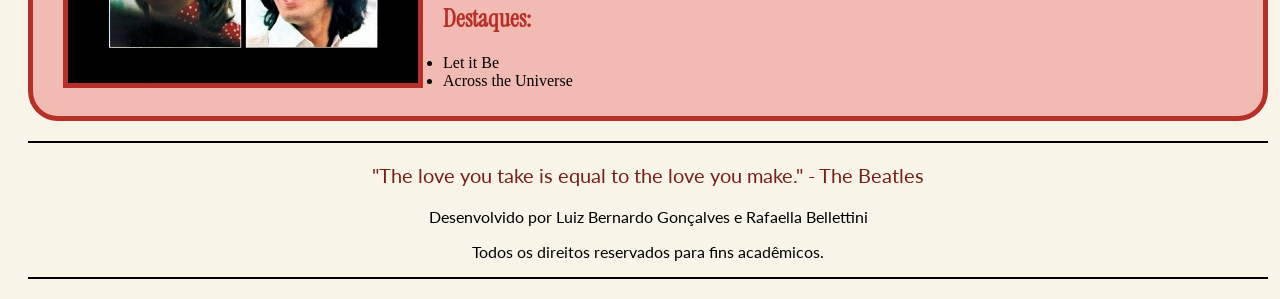
==== commit e398e0a9: "ajeitando os discos FINAL" ====
--- a/apple.html
+++ b/apple.html
@@ -53,7 +53,7 @@
             <div class="abbey">
             <div class="vinil1">     
                  <img class="abbey" src="imagens/abbey.jpg" width="27%">
-                 <img class="disco" src="imagens/abbeydisc.png">
+                 <img class="discoabbey" src="imagens/abbeydisc.png">
              </div>
                 <div class="textoabbey">
                  <h1><a href="https://open.spotify.com/intl-pt/album/0ETFjACtuP2ADo6LFhL6HN?si=cab36244267a47da" target="_blank"> Abbey Road (1969)</a></h1>
--- a/estilos.css
+++ b/estilos.css
@@ -1,11 +1,22 @@
 @charset "UTF-8";
-@import url('https://fonts.googleapis.com/css2?family=Fraunces:ital,opsz,wght@0,9..144,100..900;1,9..144,100..900&display=swap');
+@import url('https://fonts.googleapis.com/css2?family=Instrument+Serif:ital@0;1&family=Lato:ital,wght@0,100;0,300;0,400;0,700;0,900;1,100;1,300;1,400;1,700;1,900&display=swap');
 body{
     background-color: #F8F4E8;
     background-size: cover;
     background-position: center;
     background-repeat: no-repeat;
     min-width: 100%;
+    
+}
+
+p, td{
+font-family: 'Lato', sans-serif;
+font-size: 12pt;
+}
+h1, h2, h3, a, th{
+    font-family: 'Instrument Serif', serif;
+     
+  
 }
 /*Cabeçalho*/
 figure.logo {
@@ -36,7 +47,12 @@
     gap: 15px;
     list-style: none;
     width: 92%;
-
+    
+
+}
+nav.abas {
+  position: relative;
+  z-index: 10;
 }
 nav.abas li{
     text-decoration: uppercase;
@@ -44,6 +60,7 @@
     font-size: large;
     border-radius: 2px solid;
     padding: 10px;
+    font-size: 15pt;
     margin-top: 20px;
 }
 nav.abas a{
@@ -75,6 +92,8 @@
     width: 100%;
     text-align: center ;
     font-size: 20pt;
+    font-weight: 400;
+    
 }
 
 
@@ -155,6 +174,8 @@
     padding: 10px;
     margin: 20px;
     border: #000000 dashed 2px;
+     font-size: 12pt;
+    font-weight: 400;
 }
 
 .beatlemania{
@@ -173,9 +194,6 @@
     color:#005f73 ;
 }
 /*Beatlemania era*/
-p {
-    font-family:    'Fraunces';
-}
 
 div.pleasepleaseme {
     flex: 1;
@@ -189,7 +207,7 @@
 }
 div.pleasepleaseme img{
     display:flex;
-    width:22%;
+    width:300px;
     float:left;
     margin: 20px;
    /* border: solid 5px #FBE707;*/
@@ -215,7 +233,6 @@
 div.textoplease h1{
 text-align: left;
 color:  #ffea00;
-font-family: georgia;
 
 }
 div.textoplease a{
@@ -230,12 +247,9 @@
 
 
 div.textoplease h2{
- color:  #ffea00;
-font-family: georgia;  
-}
-ul{
-    font-family:verdana;
-}
+ color:  #ffea00;  
+}
+
 
 div.withthebeatles {
     flex: 1;
@@ -249,7 +263,7 @@
 }
 div.withthebeatles img{
     display:flex;
-    width:20%;
+    width:300px;
     float:right;
     margin: 20px;
     /*border: solid 5px #000000;*/
@@ -268,7 +282,7 @@
 div.vinil1 img.disco{
     opacity: 0;
     position: absolute;
-    left: 980px;
+    left: 1150px;
     transition: transform 1s ease, opacity 1s ease;
     
 }
@@ -279,7 +293,7 @@
 div.vinil1 img.with{
     opacity: 1;
     transition: opacity 1s ease;
-    border: solid 5px  #2a417c;
+    border: solid 5px  #000000;
 }
 div.vinil1:hover img.with{
     opacity: 0;
@@ -297,7 +311,7 @@
 }
 div.aharddaysnight img{
     display:flex;
-    width:20%;
+    width:320px;
     float:left;
     margin: 20px;
    /* border: solid 5px #2a417c;*/
@@ -315,12 +329,11 @@
 div.textohard h1{
 text-align: left;
 color:  #2a417c;
-font-family: georgia;
 }
 
 div.textohard h2{
  color: #2a417c;
-font-family: georgia;   
+  
 }
 div.textohard a{
     color:  #2a417c;
@@ -346,7 +359,7 @@
 }
 div.beatlesforsale img{
     display:flex;
-    width:25%;
+    width:375px;
     float:right;
     margin: 20px;
    
@@ -361,15 +374,26 @@
 div.vinil1:hover img.forsale{
     opacity: 0;
 }
+img.discoforsale{
+    opacity: 0;
+    position:absolute;
+    left: 1050px;
+    transition: transform 1s ease, opacity 1s ease;
+    
+}
+div.vinil1 img.discoforsale:hover{
+    transform: rotate(360deg);
+    opacity: 1;
+}
 div.textosale h1{
 text-align: left;
 color:  #4c8200 ;
-font-family: georgia;
+
 }
 
 div.textosale h2{
  color:   #4c8200;
-font-family: georgia;   
+   
 }
 
 .textosale a{
@@ -394,7 +418,7 @@
 }
 div.help img{
     display:flex;
-    width:25%;
+    width:350px;
     float:left;
     margin: 20px;
    
@@ -412,7 +436,7 @@
 div.textohelp h1{
 text-align: left;
 color:  #0c4981 ;
-font-family: georgia;
+
 }
 
 div.textohelp h2{
@@ -442,10 +466,10 @@
 }
 div.rubbersoul img{
     display:flex;
-    width:23%;
+    width:350px;
     float:right;
     margin: 20px;
-    ;
+
 }
 /*formatação disco*/
 div.vinil1 img.rubber{
@@ -456,15 +480,27 @@
 div.vinil1:hover img.rubber{
     opacity: 0;
 }
+div.vinil1 img.discosoul{
+    opacity: 0;
+    position: absolute;
+    left: 1100px;
+    transition: transform 1s ease, opacity 1s ease;
+    
+}
+div.vinil1 img.discosoul:hover{
+    transform: rotate(360deg);
+    opacity: 1;
+}
+
 div.textorubber h1{
 text-align: left;
 color:  #c75a1a ;
-font-family: georgia;
+
 }
 
 div.textorubber h2{
  color:   #c75a1a;
-font-family: georgia;   
+  
 }
 div.textorubber a{
     color:  #c75a1a;
@@ -493,7 +529,7 @@
 }
 div.revolver img{
     display:flex;
-    width:24%;
+    width:375px;
     float:left;
     margin: 20px;
 }
@@ -519,12 +555,12 @@
 div.textorevolver h1{
 text-align: left;
 color:  #363426;
-font-family: georgia;
+
 }
 
 div.textorevolver h2{
  color:  #454433;
-font-family: georgia;   
+ 
 }
 
 div.magical {
@@ -539,7 +575,7 @@
     }
 div.magical img{
     display:flex;
-    width:23%;
+    width:350px;
     float:left;
     margin: 20px;
    
@@ -556,12 +592,12 @@
 div.textomagical h1{
 text-align: left;
 color:  #0559de;
-font-family: georgia;
+
 }
 
 div.textomagical h2{
  color: #0559de;
-font-family: georgia;   
+  
 }
 
 div.textomagical a{
@@ -585,7 +621,7 @@
 }
 div.sgt img{
     display:flex;
-    width:22%;
+    width:350px;
     float:right;
     margin: 20px;
     
@@ -599,15 +635,26 @@
 div.vinil1:hover img.sgt{
     opacity: 0;
 }
+div.vinil1 img.discosgt{
+    opacity: 0;
+    position: absolute;
+    left: 1070px;
+    transition: transform 1s ease, opacity 1s ease;
+    
+}
+div.vinil1 img.discosgt:hover{
+    transform: rotate(360deg);
+    opacity: 1;
+}
 div.textosgt h1{
 text-align: left;
 color: #cb1b1f;
-font-family: georgia;
+
 }
 
 div.textosgt h2{
  color:  #cb1b1f;
-font-family: georgia;   
+ 
 }
 
 div.textosgt a{
@@ -634,7 +681,7 @@
 }
 div.white img{
     display:flex;
-    width:24%;
+    width:350px;
     float:left;
     margin: 20px;
     
@@ -652,12 +699,11 @@
 div.textowhite h1{
 text-align: left;
 color:  #4e4c3d;
-font-family: georgia;
 }
 
 div.textowhite h2{
  color:  #696854;
-font-family: georgia;   
+   
 }
 div.textowhite a{
     color:  #696854;
@@ -681,7 +727,7 @@
 }
 div.abbey img{
     display:flex;
-    width:22%;
+    width:350px;
     float:right;
     margin: 20px;
     
@@ -695,15 +741,26 @@
 div.vinil1:hover img.abbey{
     opacity: 0;
 }
+div.vinil1 img.discoabbey{
+    opacity: 0;
+    position: absolute;
+    left: 1070px;
+    transition: transform 1s ease, opacity 1s ease;
+    
+}
+div.vinil1 img.discoabbey:hover{
+    transform: rotate(360deg);
+    opacity: 1;
+}
 div.textoabbey h1{
 text-align: left;
 color:  #16411e;
-font-family: georgia;
+
 }
 
 div.textoabbey h2{
  color:  #16411e;
-font-family: georgia;   
+  
 }
 
 div.textoabbey a{
@@ -728,7 +785,7 @@
 }
 div.let img{
     display:flex;
-    width:24%;
+    width:350px;
     float:left;
     margin: 20px;
     
@@ -746,12 +803,12 @@
 div.textolet h1{
 text-align: left;
 color:  #b63027;
-font-family: georgia;
+
 }
 
 div.textolet h2{
  color:  #b63027;
-font-family: georgia;   
+  
 }
 
 div.textolet a{
@@ -779,10 +836,15 @@
     flex: 1;
     text-align: center;
     margin-right: 10px;
+    background-color:#f4e4ff ;
+    border-radius: 20px;
+    border: solid 3px #6e259c;
+    padding: 7px;
 }
 div.video{
     display: flex;
     flex: 0 0 560px;
+    margin: 18px;
 }
 div.video2 iframe{
   margin: 20px;
@@ -795,6 +857,10 @@
 div.textovideo2 {
     text-align: center;
     flex: 1;
+    background-color:#f4e4ff ;
+    border-radius: 20px;
+    border: solid 3px #6e259c;
+    padding: 7px;
 }
 div.video2{
     display: flex;
@@ -805,6 +871,9 @@
 }
 
 /*tabela*/
+hgroup{
+    text-align: center;
+}
 table{
      margin: 0 auto;
 	width: 40%;
